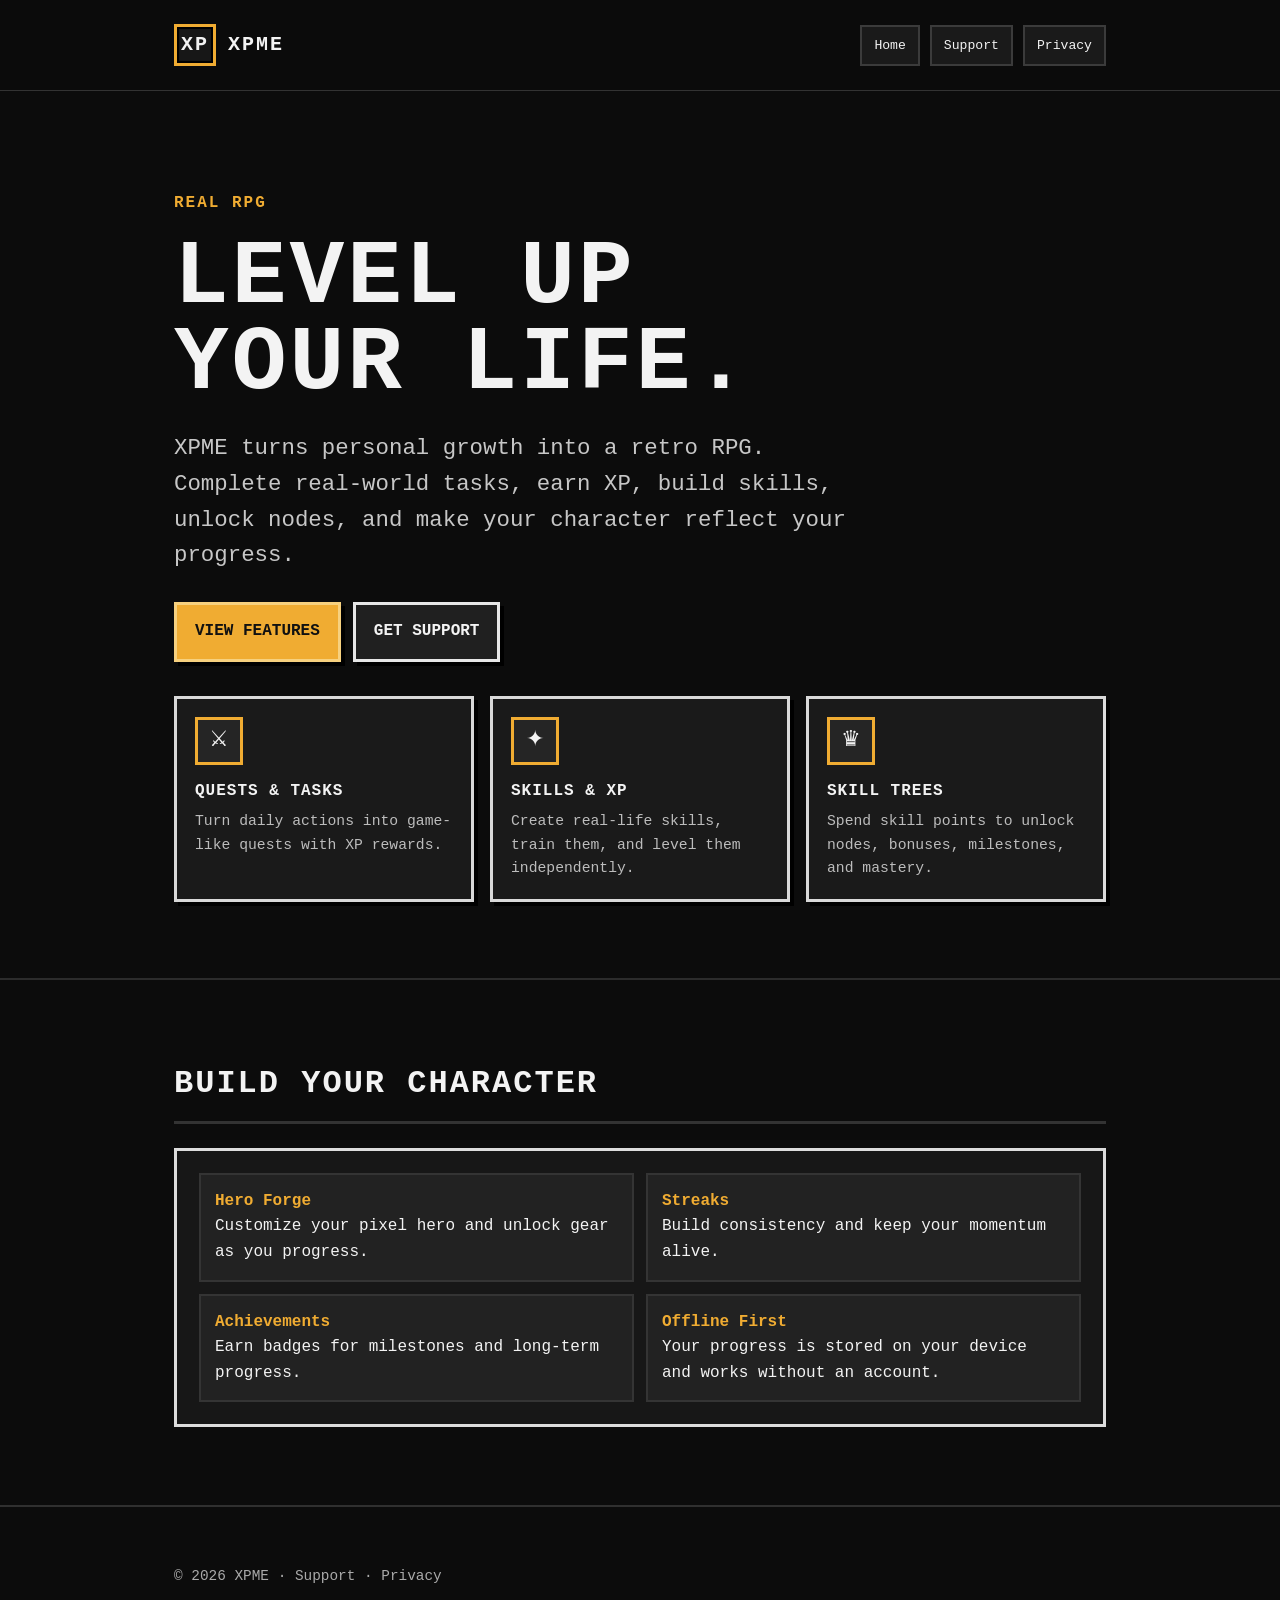
==== index.html @ de09ed0f "Add files via upload" ====
<!doctype html>
<html lang="en">
<head>
<meta charset="utf-8">
<meta name="viewport" content="width=device-width,initial-scale=1">
<title>XPME — Real RPG</title>
<meta name="description" content="Turn your real life into an RPG. Build skills, complete quests, earn XP, and level up yourself.">
<link rel="stylesheet" href="styles.css">
</head>
<body>
<header>
  <div class="wrap nav">
    <a class="brand" href="index.html"><span class="logo">XP</span> XPME</a>
    <nav class="navlinks">
      <a href="index.html">Home</a>
      <a href="support.html">Support</a>
      <a href="privacy.html">Privacy</a>
    </nav>
  </div>
</header>

<main>
<section class="hero">
  <div class="wrap">
    <div class="kicker">REAL RPG</div>
    <h1>LEVEL UP<br>YOUR LIFE.</h1>
    <p class="subtitle">XPME turns personal growth into a retro RPG. Complete real-world tasks, earn XP, build skills, unlock nodes, and make your character reflect your progress.</p>
    <div class="cta-row">
      <a class="btn primary" href="#features">VIEW FEATURES</a>
      <a class="btn" href="support.html">GET SUPPORT</a>
    </div>

    <div class="grid" id="features">
      <div class="card"><div class="icon">⚔</div><h3>QUESTS & TASKS</h3><p>Turn daily actions into game-like quests with XP rewards.</p></div>
      <div class="card"><div class="icon">✦</div><h3>SKILLS & XP</h3><p>Create real-life skills, train them, and level them independently.</p></div>
      <div class="card"><div class="icon">♛</div><h3>SKILL TREES</h3><p>Spend skill points to unlock nodes, bonuses, milestones, and mastery.</p></div>
    </div>
  </div>
</section>

<section class="section">
  <div class="wrap">
    <h2>BUILD YOUR CHARACTER</h2>
    <div class="rule"></div>
    <div class="screen">
      <div class="feature-list">
        <div class="feature"><b>Hero Forge</b><br>Customize your pixel hero and unlock gear as you progress.</div>
        <div class="feature"><b>Streaks</b><br>Build consistency and keep your momentum alive.</div>
        <div class="feature"><b>Achievements</b><br>Earn badges for milestones and long-term progress.</div>
        <div class="feature"><b>Offline First</b><br>Your progress is stored on your device and works without an account.</div>
      </div>
    </div>
  </div>
</section>
</main>

<footer>
  <div class="wrap">
    © 2026 XPME · <a href="support.html">Support</a> · <a href="privacy.html">Privacy</a>
  </div>
</footer>
</body>
</html>
---- styles.css ----
:root{
  --bg:#0c0c0c;
  --panel:#1a1a1a;
  --panel2:#252525;
  --line:#dddddd;
  --muted:#9d9d9d;
  --gold:#f0ac32;
  --green:#4caf50;
  --red:#ef3e3e;
  --blue:#3da3ef;
}
*{box-sizing:border-box}
html{scroll-behavior:smooth}
body{
  margin:0;
  background:var(--bg);
  color:#f3f3f3;
  font-family: ui-monospace, SFMono-Regular, Menlo, Monaco, Consolas, "Liberation Mono", monospace;
  line-height:1.6;
}
a{color:inherit;text-decoration:none}
.wrap{max-width:980px;margin:0 auto;padding:24px}
header{
  position:sticky;top:0;z-index:10;
  background:rgba(12,12,12,.94);
  backdrop-filter: blur(8px);
  border-bottom:1px solid #333;
}
.nav{display:flex;align-items:center;justify-content:space-between;gap:18px}
.brand{
  display:flex;align-items:center;gap:12px;
  font-weight:900;letter-spacing:2px;font-size:1.25rem
}
.logo{
  width:42px;height:42px;border:3px solid var(--gold);
  display:grid;place-items:center;background:#171717;
  box-shadow:inset 0 0 0 2px #000;
}
.navlinks{display:flex;gap:10px;flex-wrap:wrap}
.navlinks a{
  border:2px solid #3b3b3b;background:#1a1a1a;
  padding:8px 12px;font-size:.82rem;
}
.navlinks a:hover{border-color:var(--gold);color:var(--gold)}
.hero{
  padding:76px 0 52px;
  border-bottom:2px solid #2c2c2c;
}
.kicker{color:var(--gold);letter-spacing:2px;font-weight:800}
h1{
  font-size:clamp(2.5rem,8vw,5.7rem);
  line-height:.95;margin:.2em 0 .25em;
  letter-spacing:3px;
}
.subtitle{font-size:clamp(1rem,2.8vw,1.4rem);color:#c7c7c7;max-width:700px}
.cta-row{display:flex;gap:12px;flex-wrap:wrap;margin-top:28px}
.btn{
  display:inline-block;padding:14px 18px;
  border:3px solid #e7e7e7;background:#202020;
  font-weight:800;
  box-shadow:4px 4px 0 #000;
}
.btn.primary{background:var(--gold);color:#111;border-color:#f7d17f}
.grid{
  display:grid;grid-template-columns:repeat(3,1fr);gap:16px;margin:34px 0 0;
}
.card{
  background:var(--panel);
  border:3px solid #d9d9d9;
  padding:18px;
  min-height:150px;
  box-shadow:4px 4px 0 #000;
}
.card .icon{
  width:48px;height:48px;border:3px solid var(--gold);
  background:#252525;display:grid;place-items:center;
  font-size:1.4rem;margin-bottom:14px
}
.card h3{margin:.2em 0 .35em;font-size:1rem;letter-spacing:1px}
.card p{margin:0;color:#bcbcbc;font-size:.92rem}
.section{padding:54px 0}
.section h2{font-size:2rem;letter-spacing:2px;margin:0 0 12px}
.rule{height:3px;background:#333;margin:0 0 24px}
.screen{
  border:3px solid #ddd;background:#171717;padding:22px;
}
.feature-list{display:grid;grid-template-columns:1fr 1fr;gap:12px}
.feature{
  border:2px solid #343434;background:#222;padding:14px;
}
.feature b{color:var(--gold)}
footer{border-top:2px solid #303030;padding:34px 0;color:#aaa;font-size:.9rem}
.legal h1{font-size:2.7rem}
.legal h2{font-size:1.25rem;color:var(--gold);margin-top:2rem}
.legal p,.legal li{color:#c6c6c6}
.notice{
  border:3px solid var(--green);background:#182019;padding:16px;margin:20px 0;
}
.contact{
  border:3px solid #ddd;background:#1b1b1b;padding:20px;
}
.small{color:#888;font-size:.85rem}
@media(max-width:760px){
  .grid{grid-template-columns:1fr}
  .feature-list{grid-template-columns:1fr}
  .nav{align-items:flex-start;flex-direction:column}
  .hero{padding-top:46px}
}
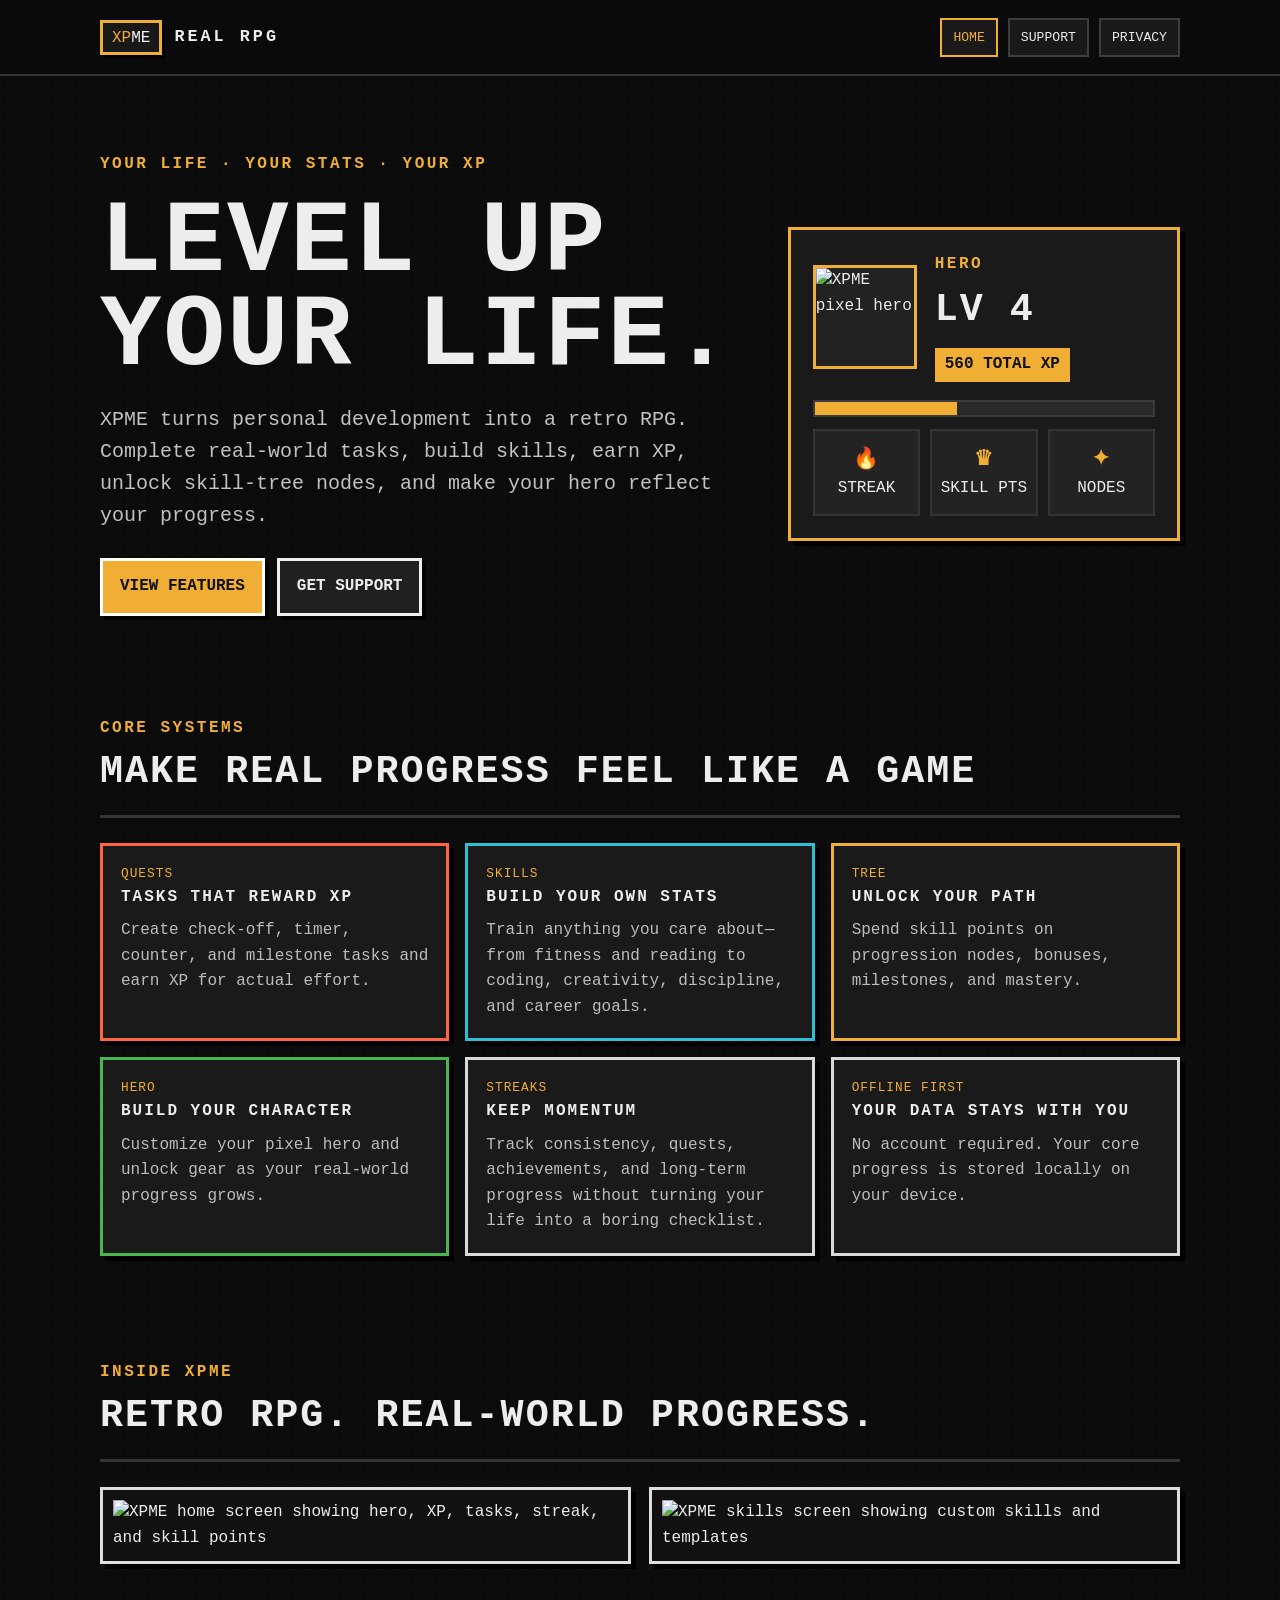
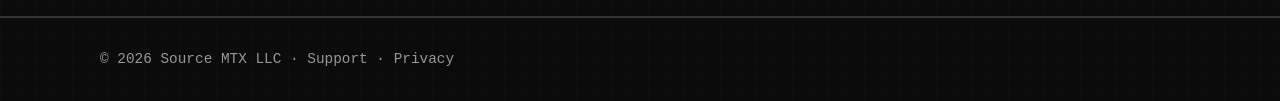
==== commit 3d4b1d9e: "Add files via upload" ====
--- a/index.html
+++ b/index.html
@@ -4,60 +4,87 @@
 <meta charset="utf-8">
 <meta name="viewport" content="width=device-width,initial-scale=1">
 <title>XPME — Real RPG</title>
-<meta name="description" content="Turn your real life into an RPG. Build skills, complete quests, earn XP, and level up yourself.">
+<meta name="description" content="Turn your real life into an RPG. Complete tasks, earn XP, level up skills, unlock nodes, and build your hero.">
 <link rel="stylesheet" href="styles.css">
 </head>
 <body>
 <header>
   <div class="wrap nav">
-    <a class="brand" href="index.html"><span class="logo">XP</span> XPME</a>
+    <a class="brand" href="index.html">
+      <span class="logo-mark"><span class="xp">XP</span><span class="me">ME</span></span>
+      <span class="logo-word">REAL RPG</span>
+    </a>
     <nav class="navlinks">
-      <a href="index.html">Home</a>
-      <a href="support.html">Support</a>
-      <a href="privacy.html">Privacy</a>
+      <a class="active" href="index.html">HOME</a>
+      <a href="support.html">SUPPORT</a>
+      <a href="privacy.html">PRIVACY</a>
     </nav>
   </div>
 </header>
 
 <main>
-<section class="hero">
-  <div class="wrap">
-    <div class="kicker">REAL RPG</div>
-    <h1>LEVEL UP<br>YOUR LIFE.</h1>
-    <p class="subtitle">XPME turns personal growth into a retro RPG. Complete real-world tasks, earn XP, build skills, unlock nodes, and make your character reflect your progress.</p>
-    <div class="cta-row">
-      <a class="btn primary" href="#features">VIEW FEATURES</a>
-      <a class="btn" href="support.html">GET SUPPORT</a>
-    </div>
+  <section class="hero">
+    <div class="wrap hero-grid">
+      <div>
+        <div class="eyebrow">YOUR LIFE · YOUR STATS · YOUR XP</div>
+        <h1>LEVEL UP<br>YOUR LIFE.</h1>
+        <p class="lead">XPME turns personal development into a retro RPG. Complete real-world tasks, build skills, earn XP, unlock skill-tree nodes, and make your hero reflect your progress.</p>
+        <div class="btnrow">
+          <a class="btn primary" href="#features">VIEW FEATURES</a>
+          <a class="btn" href="support.html">GET SUPPORT</a>
+        </div>
+      </div>
 
-    <div class="grid" id="features">
-      <div class="card"><div class="icon">⚔</div><h3>QUESTS & TASKS</h3><p>Turn daily actions into game-like quests with XP rewards.</p></div>
-      <div class="card"><div class="icon">✦</div><h3>SKILLS & XP</h3><p>Create real-life skills, train them, and level them independently.</p></div>
-      <div class="card"><div class="icon">♛</div><h3>SKILL TREES</h3><p>Spend skill points to unlock nodes, bonuses, milestones, and mastery.</p></div>
-    </div>
-  </div>
-</section>
-
-<section class="section">
-  <div class="wrap">
-    <h2>BUILD YOUR CHARACTER</h2>
-    <div class="rule"></div>
-    <div class="screen">
-      <div class="feature-list">
-        <div class="feature"><b>Hero Forge</b><br>Customize your pixel hero and unlock gear as you progress.</div>
-        <div class="feature"><b>Streaks</b><br>Build consistency and keep your momentum alive.</div>
-        <div class="feature"><b>Achievements</b><br>Earn badges for milestones and long-term progress.</div>
-        <div class="feature"><b>Offline First</b><br>Your progress is stored on your device and works without an account.</div>
+      <div class="hero-card">
+        <div class="avatar-row">
+          <img class="avatar" src="assets/hero-avatar.png" alt="XPME pixel hero">
+          <div>
+            <div class="eyebrow">HERO</div>
+            <h2 style="margin:2px 0">LV 4</h2>
+            <span class="level-badge">560 TOTAL XP</span>
+          </div>
+        </div>
+        <div class="xpbar"><span></span></div>
+        <div class="stat-grid">
+          <div class="stat"><b>🔥</b>STREAK</div>
+          <div class="stat"><b>♛</b>SKILL PTS</div>
+          <div class="stat"><b>✦</b>NODES</div>
+        </div>
       </div>
     </div>
-  </div>
-</section>
+  </section>
+
+  <section class="section" id="features">
+    <div class="wrap">
+      <div class="eyebrow">CORE SYSTEMS</div>
+      <h2>MAKE REAL PROGRESS FEEL LIKE A GAME</h2>
+      <div class="section-rule"></div>
+      <div class="features">
+        <div class="feature"><div class="tag">QUESTS</div><h3>TASKS THAT REWARD XP</h3><p>Create check-off, timer, counter, and milestone tasks and earn XP for actual effort.</p></div>
+        <div class="feature"><div class="tag">SKILLS</div><h3>BUILD YOUR OWN STATS</h3><p>Train anything you care about—from fitness and reading to coding, creativity, discipline, and career goals.</p></div>
+        <div class="feature"><div class="tag">TREE</div><h3>UNLOCK YOUR PATH</h3><p>Spend skill points on progression nodes, bonuses, milestones, and mastery.</p></div>
+        <div class="feature"><div class="tag">HERO</div><h3>BUILD YOUR CHARACTER</h3><p>Customize your pixel hero and unlock gear as your real-world progress grows.</p></div>
+        <div class="feature"><div class="tag">STREAKS</div><h3>KEEP MOMENTUM</h3><p>Track consistency, quests, achievements, and long-term progress without turning your life into a boring checklist.</p></div>
+        <div class="feature"><div class="tag">OFFLINE FIRST</div><h3>YOUR DATA STAYS WITH YOU</h3><p>No account required. Your core progress is stored locally on your device.</p></div>
+      </div>
+    </div>
+  </section>
+
+  <section class="section">
+    <div class="wrap">
+      <div class="eyebrow">INSIDE XPME</div>
+      <h2>RETRO RPG. REAL-WORLD PROGRESS.</h2>
+      <div class="section-rule"></div>
+      <div class="preview-grid">
+        <div class="phone-shot"><img src="assets/home-screen.jpg" alt="XPME home screen showing hero, XP, tasks, streak, and skill points"></div>
+        <div class="phone-shot"><img src="assets/skills-screen.png" alt="XPME skills screen showing custom skills and templates"></div>
+      </div>
+    </div>
+  </section>
 </main>
 
 <footer>
-  <div class="wrap">
-    © 2026 XPME · <a href="support.html">Support</a> · <a href="privacy.html">Privacy</a>
-  </div>
+  <div class="wrap">© 2026 Source MTX LLC · <a href="support.html">Support</a> · <a href="privacy.html">Privacy</a></div>
 </footer>
 </body>
-</html>+</html>
--- a/styles.css
+++ b/styles.css
@@ -1,109 +1,159 @@
 
 :root{
-  --bg:#0c0c0c;
+  --bg:#0b0b0b;
   --panel:#1a1a1a;
-  --panel2:#252525;
-  --line:#dddddd;
-  --muted:#9d9d9d;
-  --gold:#f0ac32;
-  --green:#4caf50;
-  --red:#ef3e3e;
-  --blue:#3da3ef;
+  --panel2:#242424;
+  --white:#ededed;
+  --muted:#a7a7a7;
+  --gold:#f0ae35;
+  --blue:#2ebed4;
+  --red:#ff6545;
+  --green:#4cb553;
+  --line:#343434;
+  --accent:var(--gold);
 }
+
 *{box-sizing:border-box}
 html{scroll-behavior:smooth}
 body{
   margin:0;
-  background:var(--bg);
-  color:#f3f3f3;
+  color:var(--white);
+  background:
+    linear-gradient(rgba(255,255,255,.012) 1px, transparent 1px),
+    linear-gradient(90deg, rgba(255,255,255,.012) 1px, transparent 1px),
+    var(--bg);
+  background-size:18px 18px;
   font-family: ui-monospace, SFMono-Regular, Menlo, Monaco, Consolas, "Liberation Mono", monospace;
   line-height:1.6;
 }
-a{color:inherit;text-decoration:none}
-.wrap{max-width:980px;margin:0 auto;padding:24px}
+body.support{--accent:var(--blue)}
+body.privacy{--accent:var(--red)}
+a{color:inherit}
+.wrap{width:min(1080px, calc(100% - 36px));margin:auto}
+
 header{
-  position:sticky;top:0;z-index:10;
-  background:rgba(12,12,12,.94);
-  backdrop-filter: blur(8px);
-  border-bottom:1px solid #333;
+  position:sticky;top:0;z-index:20;
+  background:rgba(11,11,11,.94);
+  backdrop-filter:blur(10px);
+  border-bottom:2px solid var(--line);
 }
-.nav{display:flex;align-items:center;justify-content:space-between;gap:18px}
-.brand{
-  display:flex;align-items:center;gap:12px;
-  font-weight:900;letter-spacing:2px;font-size:1.25rem
+.nav{min-height:74px;display:flex;align-items:center;justify-content:space-between;gap:20px}
+.brand{display:flex;align-items:center;gap:12px;text-decoration:none}
+.logo-mark{
+  border:3px solid var(--accent);
+  background:#181818;
+  padding:7px 9px 6px;
+  box-shadow:3px 3px 0 #000;
+  line-height:1;
 }
-.logo{
-  width:42px;height:42px;border:3px solid var(--gold);
-  display:grid;place-items:center;background:#171717;
-  box-shadow:inset 0 0 0 2px #000;
-}
+.logo-mark .xp{color:var(--gold)}
+.logo-mark .me{color:#f4f4f4}
+.logo-word{font-weight:900;letter-spacing:3px;font-size:1.05rem}
 .navlinks{display:flex;gap:10px;flex-wrap:wrap}
 .navlinks a{
-  border:2px solid #3b3b3b;background:#1a1a1a;
-  padding:8px 12px;font-size:.82rem;
+  text-decoration:none;
+  border:2px solid #3d3d3d;
+  padding:7px 11px;
+  background:#191919;
+  font-size:.82rem;
 }
-.navlinks a:hover{border-color:var(--gold);color:var(--gold)}
-.hero{
-  padding:76px 0 52px;
-  border-bottom:2px solid #2c2c2c;
+.navlinks a:hover,.navlinks a.active{border-color:var(--accent);color:var(--accent)}
+
+.hero{padding:76px 0 48px}
+.hero-grid{
+  display:grid;grid-template-columns:1.25fr .75fr;gap:34px;align-items:center
 }
-.kicker{color:var(--gold);letter-spacing:2px;font-weight:800}
+.eyebrow{color:var(--accent);font-weight:800;letter-spacing:2.5px}
+h1,h2,h3{font-weight:900;letter-spacing:2px}
 h1{
-  font-size:clamp(2.5rem,8vw,5.7rem);
-  line-height:.95;margin:.2em 0 .25em;
-  letter-spacing:3px;
+  font-size:clamp(3rem,8vw,6.7rem);
+  line-height:.92;margin:.18em 0;
 }
-.subtitle{font-size:clamp(1rem,2.8vw,1.4rem);color:#c7c7c7;max-width:700px}
-.cta-row{display:flex;gap:12px;flex-wrap:wrap;margin-top:28px}
+h2{font-size:clamp(1.65rem,4vw,2.4rem);margin:0 0 12px}
+h3{font-size:1rem;margin:0 0 8px}
+.lead{color:#c2c2c2;font-size:clamp(1rem,2vw,1.25rem);max-width:730px}
+.btnrow{display:flex;gap:12px;flex-wrap:wrap;margin-top:26px}
 .btn{
-  display:inline-block;padding:14px 18px;
-  border:3px solid #e7e7e7;background:#202020;
-  font-weight:800;
+  display:inline-block;text-decoration:none;font-weight:900;
+  border:3px solid #eee;background:#202020;padding:13px 17px;
   box-shadow:4px 4px 0 #000;
 }
-.btn.primary{background:var(--gold);color:#111;border-color:#f7d17f}
-.grid{
-  display:grid;grid-template-columns:repeat(3,1fr);gap:16px;margin:34px 0 0;
+.btn.primary{background:var(--accent);color:#111;border-color:#fff}
+.btn:hover{transform:translate(-1px,-1px);box-shadow:6px 6px 0 #000}
+
+.hero-card,.panel,.feature,.legal-card,.support-card{
+  background:var(--panel);
+  border:3px solid var(--accent);
+  box-shadow:5px 5px 0 #000;
 }
-.card{
-  background:var(--panel);
-  border:3px solid #d9d9d9;
-  padding:18px;
-  min-height:150px;
-  box-shadow:4px 4px 0 #000;
+.hero-card{padding:22px}
+.avatar-row{display:flex;gap:18px;align-items:center}
+.avatar{
+  width:104px;height:104px;object-fit:cover;
+  border:3px solid var(--gold);image-rendering:pixelated;background:#222;
 }
-.card .icon{
-  width:48px;height:48px;border:3px solid var(--gold);
-  background:#252525;display:grid;place-items:center;
-  font-size:1.4rem;margin-bottom:14px
+.level-badge{
+  display:inline-block;background:var(--gold);color:#111;
+  padding:4px 10px;font-weight:900;margin-top:5px;
 }
-.card h3{margin:.2em 0 .35em;font-size:1rem;letter-spacing:1px}
-.card p{margin:0;color:#bcbcbc;font-size:.92rem}
-.section{padding:54px 0}
-.section h2{font-size:2rem;letter-spacing:2px;margin:0 0 12px}
-.rule{height:3px;background:#333;margin:0 0 24px}
-.screen{
-  border:3px solid #ddd;background:#171717;padding:22px;
+.xpbar{height:17px;background:#292929;border:2px solid #3b3b3b;margin-top:18px}
+.xpbar span{display:block;width:42%;height:100%;background:var(--gold)}
+
+.stat-grid{display:grid;grid-template-columns:repeat(3,1fr);gap:10px;margin-top:12px}
+.stat{background:#232323;border:2px solid #333;text-align:center;padding:12px 6px}
+.stat b{display:block;color:var(--accent);font-size:1.3rem}
+
+.section{padding:52px 0}
+.section-rule{height:3px;background:var(--line);margin:0 0 25px}
+.features{display:grid;grid-template-columns:repeat(3,1fr);gap:16px}
+.feature{padding:18px;border-color:#d9d9d9}
+.feature:nth-child(1){border-color:var(--red)}
+.feature:nth-child(2){border-color:var(--blue)}
+.feature:nth-child(3){border-color:var(--gold)}
+.feature:nth-child(4){border-color:var(--green)}
+.feature .tag{color:var(--accent);font-size:.8rem;letter-spacing:1px}
+.feature p{color:#bdbdbd;margin:0}
+
+.preview-grid{display:grid;grid-template-columns:1fr 1fr;gap:18px}
+.phone-shot{
+  background:#111;border:3px solid #ddd;padding:10px;box-shadow:5px 5px 0 #000;
 }
-.feature-list{display:grid;grid-template-columns:1fr 1fr;gap:12px}
-.feature{
-  border:2px solid #343434;background:#222;padding:14px;
+.phone-shot img{width:100%;display:block}
+
+.page-head{padding:62px 0 24px}
+.page-head h1{font-size:clamp(2.4rem,7vw,4.8rem)}
+.page-head .section-rule{background:var(--accent)}
+.support-card,.legal-card{padding:24px}
+.support-card{border-color:var(--blue)}
+.legal-card{border-color:var(--red)}
+.support-card strong,.legal-card h2{color:var(--accent)}
+.legal-card h2{font-size:1.15rem;margin-top:28px}
+.legal-card p,.legal-card li{color:#c8c8c8}
+.notice{
+  border:3px solid var(--red);background:#211313;padding:16px;margin:18px 0 25px;
+  color:#f2d5d0;
 }
-.feature b{color:var(--gold)}
-footer{border-top:2px solid #303030;padding:34px 0;color:#aaa;font-size:.9rem}
-.legal h1{font-size:2.7rem}
-.legal h2{font-size:1.25rem;color:var(--gold);margin-top:2rem}
-.legal p,.legal li{color:#c6c6c6}
-.notice{
-  border:3px solid var(--green);background:#182019;padding:16px;margin:20px 0;
+.email-box{
+  display:inline-block;margin-top:8px;padding:12px 14px;
+  border:2px solid var(--blue);background:#102126;color:#dffaff;
+  text-decoration:none;font-weight:900;
 }
-.contact{
-  border:3px solid #ddd;background:#1b1b1b;padding:20px;
+.mini-hero{
+  margin-top:20px;display:flex;align-items:center;gap:15px;
+  border:2px solid #383838;background:#202020;padding:14px;
 }
-.small{color:#888;font-size:.85rem}
-@media(max-width:760px){
-  .grid{grid-template-columns:1fr}
-  .feature-list{grid-template-columns:1fr}
-  .nav{align-items:flex-start;flex-direction:column}
-  .hero{padding-top:46px}
+.mini-hero img{width:72px;height:72px;object-fit:cover;image-rendering:pixelated;border:2px solid var(--gold)}
+.small{color:#929292;font-size:.88rem}
+footer{border-top:2px solid #333;padding:30px 0;color:#979797;font-size:.9rem}
+footer a{text-decoration:none}
+footer a:hover{color:var(--accent)}
+
+@media(max-width:820px){
+  .hero-grid,.preview-grid{grid-template-columns:1fr}
+  .features{grid-template-columns:1fr}
 }
+@media(max-width:620px){
+  .nav{align-items:flex-start;flex-direction:column;padding:14px 0}
+  .hero{padding-top:44px}
+  .stat-grid{grid-template-columns:1fr}
+}
